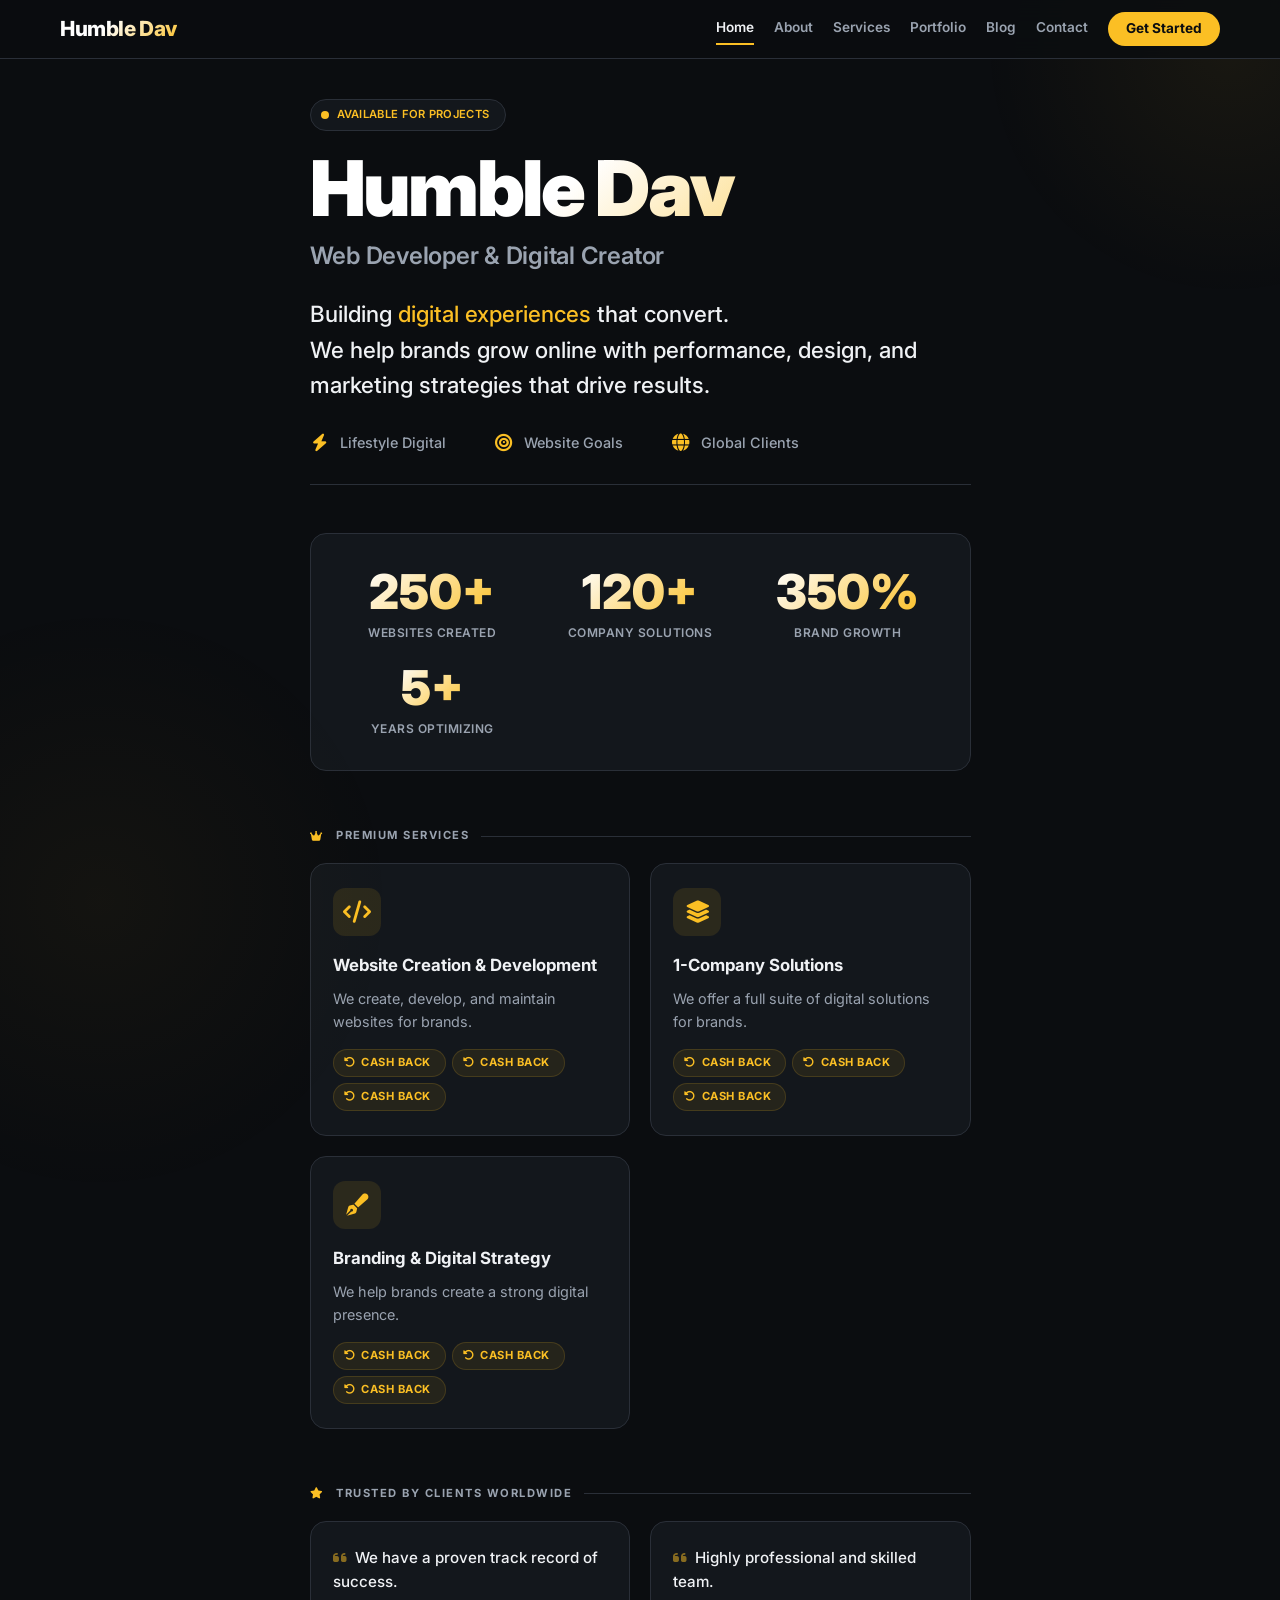
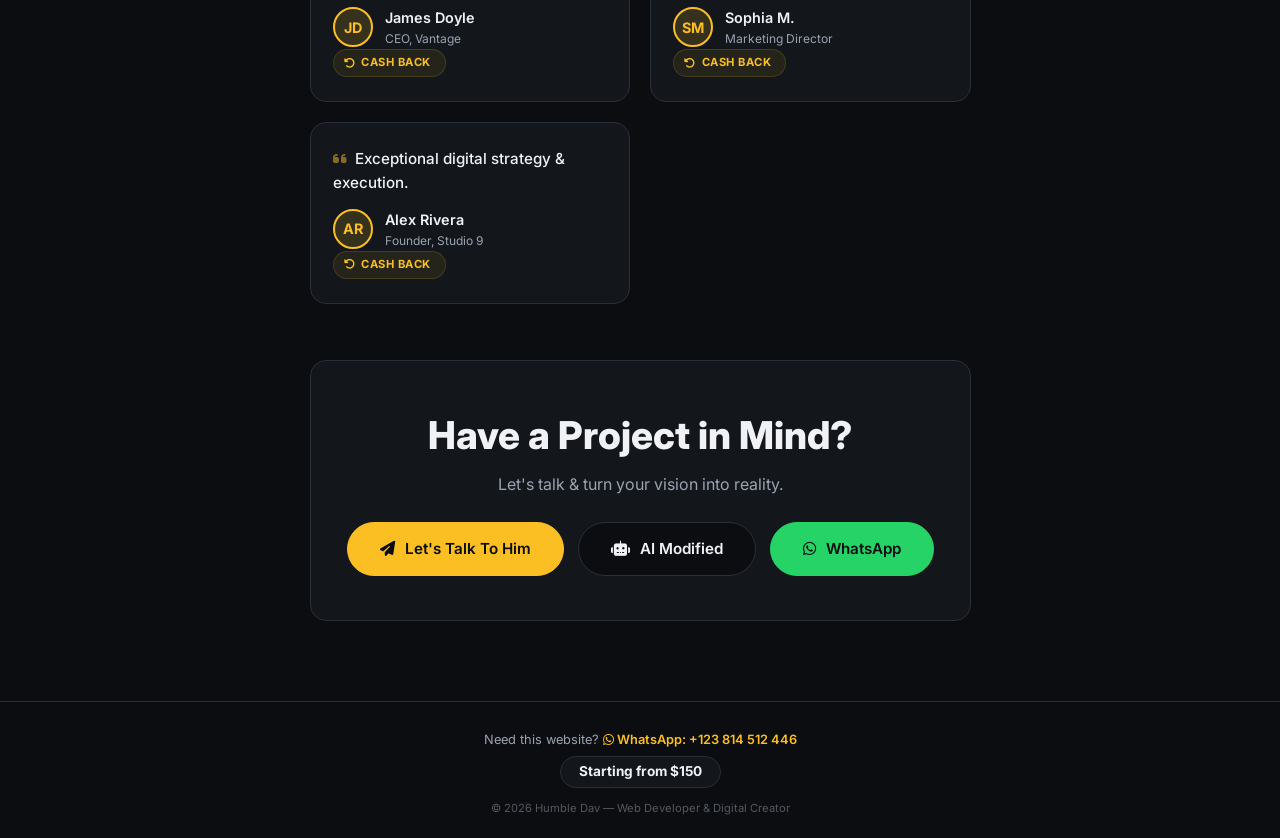
==== index.html @ c2041813 "Add files via upload" ====
<!DOCTYPE html>
<html lang="en">
<head>
    <meta charset="UTF-8" />
    <meta name="viewport" content="width=device-width, initial-scale=1.0" />
    <title>Humble Dav — Home</title>
    <link rel="preconnect" href="https://fonts.googleapis.com" />
    <link rel="preconnect" href="https://fonts.gstatic.com" crossorigin />
    <link href="https://fonts.googleapis.com/css2?family=Inter:opsz,wght@14..32,400;14..32,500;14..32,600;14..32,700;14..32,800;14..32,900&display=swap" rel="stylesheet" />
    <link rel="stylesheet" href="https://cdnjs.cloudflare.com/ajax/libs/font-awesome/6.5.0/css/all.min.css" />
    <link rel="stylesheet" href="style.css" />
</head>
<body>

    <!-- Navigation -->
    <nav class="nav">
        <div class="container">
            <a href="index.html" class="nav__logo">Humble Dav</a>
            <div class="nav__links">
                <a href="index.html" class="active">Home</a>
                <a href="about.html">About</a>
                <a href="services.html">Services</a>
                <a href="portfolio.html">Portfolio</a>
                <a href="blog.html">Blog</a>
                <a href="contact.html">Contact</a>
                <a href="contact.html" class="nav__cta">Get Started</a>
            </div>
        </div>
    </nav>

    <!-- Decorative orbs -->
    <div class="orb" aria-hidden="true"></div>
    <div class="orb orb--bottom" aria-hidden="true"></div>

    <main class="container">
        <!-- Hero -->
        <header class="hero">
            <div class="hero__badge">
                <span class="dot"></span> Available for projects
            </div>
            <h1 class="hero__name">Humble Dav</h1>
            <p class="hero__title">Web Developer &amp; Digital Creator</p>
            <p class="hero__tagline">
                Building <span>digital experiences</span> that convert.<br />
                We help brands grow online with performance, design, and marketing strategies that drive results.
            </p>
            <div class="hero__meta">
                <span class="hero__meta-item"><i class="fas fa-bolt"></i> Lifestyle Digital</span>
                <span class="hero__meta-item"><i class="fas fa-bullseye"></i> Website Goals</span>
                <span class="hero__meta-item"><i class="fas fa-globe"></i> Global Clients</span>
            </div>
        </header>

        <!-- Stats -->
        <div class="stats">
            <div class="stat-item">
                <div class="stat-item__number">250+</div>
                <div class="stat-item__label">Websites Created</div>
            </div>
            <div class="stat-item">
                <div class="stat-item__number">120+</div>
                <div class="stat-item__label">Company Solutions</div>
            </div>
            <div class="stat-item">
                <div class="stat-item__number">350%</div>
                <div class="stat-item__label">Brand Growth</div>
            </div>
            <div class="stat-item">
                <div class="stat-item__number">5+</div>
                <div class="stat-item__label">Years Optimizing</div>
            </div>
        </div>

        <!-- Services preview -->
        <section style="margin-bottom: 56px;">
            <div class="section-label"><i class="fas fa-crown" style="color:var(--accent);"></i> Premium Services</div>
            <div class="services-grid">
                <div class="service-card">
                    <div class="service-card__icon"><i class="fas fa-code"></i></div>
                    <h3 class="service-card__title">Website Creation &amp; Development</h3>
                    <p class="service-card__desc">We create, develop, and maintain websites for brands.</p>
                    <div class="service-card__cash-group">
                        <span class="service-card__cash"><i class="fas fa-rotate-left"></i> Cash Back</span>
                        <span class="service-card__cash"><i class="fas fa-rotate-left"></i> Cash Back</span>
                        <span class="service-card__cash"><i class="fas fa-rotate-left"></i> Cash Back</span>
                    </div>
                </div>
                <div class="service-card">
                    <div class="service-card__icon"><i class="fas fa-layer-group"></i></div>
                    <h3 class="service-card__title">1-Company Solutions</h3>
                    <p class="service-card__desc">We offer a full suite of digital solutions for brands.</p>
                    <div class="service-card__cash-group">
                        <span class="service-card__cash"><i class="fas fa-rotate-left"></i> Cash Back</span>
                        <span class="service-card__cash"><i class="fas fa-rotate-left"></i> Cash Back</span>
                        <span class="service-card__cash"><i class="fas fa-rotate-left"></i> Cash Back</span>
                    </div>
                </div>
                <div class="service-card">
                    <div class="service-card__icon"><i class="fas fa-pen-fancy"></i></div>
                    <h3 class="service-card__title">Branding &amp; Digital Strategy</h3>
                    <p class="service-card__desc">We help brands create a strong digital presence.</p>
                    <div class="service-card__cash-group">
                        <span class="service-card__cash"><i class="fas fa-rotate-left"></i> Cash Back</span>
                        <span class="service-card__cash"><i class="fas fa-rotate-left"></i> Cash Back</span>
                        <span class="service-card__cash"><i class="fas fa-rotate-left"></i> Cash Back</span>
                    </div>
                </div>
            </div>
        </section>

        <!-- Testimonials -->
        <section style="margin-bottom: 56px;">
            <div class="section-label"><i class="fas fa-star" style="color:var(--accent);"></i> Trusted by Clients Worldwide</div>
            <div class="testimonials-grid">
                <div class="testimonial-card">
                    <p class="testimonial-card__quote"><i class="fas fa-quote-left"></i> We have a proven track record of success.</p>
                    <div class="testimonial-card__footer">
                        <div class="testimonial-card__avatar">JD</div>
                        <div><div class="testimonial-card__name">James Doyle</div><div class="testimonial-card__role">CEO, Vantage</div></div>
                    </div>
                    <div class="testimonial-card__cash"><i class="fas fa-rotate-left"></i> Cash Back</div>
                </div>
                <div class="testimonial-card">
                    <p class="testimonial-card__quote"><i class="fas fa-quote-left"></i> Highly professional and skilled team.</p>
                    <div class="testimonial-card__footer">
                        <div class="testimonial-card__avatar">SM</div>
                        <div><div class="testimonial-card__name">Sophia M.</div><div class="testimonial-card__role">Marketing Director</div></div>
                    </div>
                    <div class="testimonial-card__cash"><i class="fas fa-rotate-left"></i> Cash Back</div>
                </div>
                <div class="testimonial-card">
                    <p class="testimonial-card__quote"><i class="fas fa-quote-left"></i> Exceptional digital strategy &amp; execution.</p>
                    <div class="testimonial-card__footer">
                        <div class="testimonial-card__avatar">AR</div>
                        <div><div class="testimonial-card__name">Alex Rivera</div><div class="testimonial-card__role">Founder, Studio 9</div></div>
                    </div>
                    <div class="testimonial-card__cash"><i class="fas fa-rotate-left"></i> Cash Back</div>
                </div>
            </div>
        </section>

        <!-- CTA -->
        <section class="cta">
            <h2 class="cta__title">Have a Project in Mind?</h2>
            <p class="cta__sub">Let's talk &amp; turn your vision into reality.</p>
            <div class="cta__buttons">
                <a href="#" class="btn btn--primary" id="ctaMainBtn"><i class="fas fa-paper-plane"></i> Let's Talk To Him</a>
                <a href="#" class="btn btn--outline" id="ctaAIBtn"><i class="fas fa-robot"></i> AI Modified</a>
                <a href="https://wa.me/923094552361?text=Hi%20Hamza%2C%20I%20need%20a%20website!" target="_blank" class="btn btn--whatsapp"><i class="fab fa-whatsapp"></i> WhatsApp</a>
            </div>
        </section>
    </main>

    <!-- Footer -->
    <footer class="footer">
        <div class="container">
            <p>
                Need this website?
                <a href="https://wa.me/923094552361?text=Hi%20Hamza%2C%20I%20need%20a%20website!" target="_blank">
                    <i class="fab fa-whatsapp"></i> WhatsApp: +123 814 512 446
                </a>
            </p>
            <span class="price">Starting from $150</span>
            <p style="margin-top:12px; font-size:0.7rem; opacity:0.5;">
                &copy; 2026 Humble Dav — Web Developer &amp; Digital Creator
            </p>
        </div>
    </footer>

    <script src="script.js"></script>
</body>
</html>
---- style.css ----
/* ============================================================
   style.css – Shared styles for all pages
   ============================================================ */

*,
*::before,
*::after {
    margin: 0;
    padding: 0;
    box-sizing: border-box;
}

:root {
    --bg: #0b0d10;
    --bg-card: #13171c;
    --bg-card-hover: #1a1f26;
    --text: #f0f2f5;
    --text-dim: #9aa3b0;
    --accent: #fbbf24;
    --accent-glow: rgba(251, 191, 36, 0.15);
    --border: #2a2f38;
    --radius: 16px;
    --transition: 0.35s cubic-bezier(0.25, 0.46, 0.45, 0.94);
}

html {
    scroll-behavior: smooth;
}

body {
    font-family: 'Inter', -apple-system, BlinkMacSystemFont, sans-serif;
    background: var(--bg);
    color: var(--text);
    line-height: 1.6;
    min-height: 100vh;
    display: flex;
    flex-direction: column;
}

a {
    color: inherit;
    text-decoration: none;
}

img {
    max-width: 100%;
    display: block;
}

.container {
    max-width: 1200px;
    margin: 0 auto;
    padding: 0 20px;
    flex: 1;
}

/* ----- Scrollbar ----- */
::-webkit-scrollbar {
    width: 6px;
}
::-webkit-scrollbar-track {
    background: var(--bg);
}
::-webkit-scrollbar-thumb {
    background: var(--accent);
    border-radius: 10px;
}

/* ----- Decorative orbs ----- */
.orb {
    position: fixed;
    width: 500px;
    height: 500px;
    border-radius: 50%;
    background: radial-gradient(circle, rgba(251, 191, 36, 0.06), transparent 70%);
    pointer-events: none;
    z-index: 0;
    top: -200px;
    right: -200px;
}
.orb--bottom {
    top: auto;
    bottom: -300px;
    right: auto;
    left: -200px;
    width: 600px;
    height: 600px;
    background: radial-gradient(circle, rgba(251, 191, 36, 0.04), transparent 70%);
}

/* ----- Navigation ----- */
.nav {
    position: sticky;
    top: 0;
    z-index: 100;
    background: rgba(11, 13, 16, 0.85);
    backdrop-filter: blur(12px);
    border-bottom: 1px solid var(--border);
    padding: 12px 0;
}

.nav .container {
    display: flex;
    align-items: center;
    justify-content: space-between;
    flex-wrap: wrap;
    gap: 16px;
}

.nav__logo {
    font-size: 1.3rem;
    font-weight: 800;
    letter-spacing: -0.02em;
    background: linear-gradient(135deg, #fff 40%, var(--accent));
    -webkit-background-clip: text;
    -webkit-text-fill-color: transparent;
    background-clip: text;
}

.nav__links {
    display: flex;
    flex-wrap: wrap;
    gap: 8px 20px;
    align-items: center;
}

.nav__links a {
    font-size: 0.85rem;
    font-weight: 600;
    color: var(--text-dim);
    transition: var(--transition);
    padding: 4px 0;
    border-bottom: 2px solid transparent;
}

.nav__links a:hover,
.nav__links a.active {
    color: var(--text);
    border-bottom-color: var(--accent);
}

.nav__cta {
    background: var(--accent);
    color: #0b0d10 !important;
    padding: 6px 18px !important;
    border-radius: 100px;
    border: none !important;
    font-weight: 700 !important;
    transition: var(--transition);
}

.nav__cta:hover {
    background: #fcd34d;
    transform: scale(1.02);
    box-shadow: 0 4px 20px rgba(251, 191, 36, 0.25);
}

/* ----- Hero (shared) ----- */
.hero {
    padding: 40px 0 30px;
    border-bottom: 1px solid var(--border);
    margin-bottom: 48px;
}

.hero__badge {
    display: inline-flex;
    align-items: center;
    gap: 8px;
    background: var(--bg-card);
    border: 1px solid var(--border);
    border-radius: 100px;
    padding: 6px 16px 6px 10px;
    font-size: 0.7rem;
    font-weight: 600;
    letter-spacing: 0.3px;
    text-transform: uppercase;
    color: var(--accent);
    margin-bottom: 18px;
}

.hero__badge .dot {
    width: 8px;
    height: 8px;
    border-radius: 50%;
    background: var(--accent);
    display: inline-block;
    animation: pulse-dot 2s infinite;
}

@keyframes pulse-dot {
    0%,
    100% {
        opacity: 1;
        transform: scale(1);
    }
    50% {
        opacity: 0.4;
        transform: scale(0.8);
    }
}

.hero__name {
    font-size: clamp(2.6rem, 8vw, 4.8rem);
    font-weight: 900;
    letter-spacing: -0.03em;
    line-height: 1.05;
    background: linear-gradient(135deg, #fff 40%, var(--accent));
    -webkit-background-clip: text;
    -webkit-text-fill-color: transparent;
    background-clip: text;
    margin-bottom: 8px;
}

.hero__title {
    font-size: clamp(1rem, 2.5vw, 1.5rem);
    font-weight: 600;
    color: var(--text-dim);
    letter-spacing: -0.01em;
    margin-bottom: 20px;
}

.hero__tagline {
    font-size: clamp(1.1rem, 2vw, 1.4rem);
    font-weight: 500;
    color: var(--text);
    max-width: 640px;
    margin-bottom: 28px;
}

.hero__tagline span {
    color: var(--accent);
}

.hero__meta {
    display: flex;
    flex-wrap: wrap;
    gap: 28px 48px;
    margin-top: 8px;
}

.hero__meta-item {
    display: flex;
    align-items: center;
    gap: 10px;
    font-size: 0.9rem;
    font-weight: 500;
    color: var(--text-dim);
}

.hero__meta-item i {
    color: var(--accent);
    font-size: 1.1rem;
    width: 20px;
    text-align: center;
}

/* ----- Section labels & titles ----- */
.section-label {
    display: flex;
    align-items: center;
    gap: 12px;
    font-size: 0.7rem;
    font-weight: 700;
    letter-spacing: 1.5px;
    text-transform: uppercase;
    color: var(--text-dim);
    margin-bottom: 18px;
}

.section-label::after {
    content: '';
    flex: 1;
    height: 1px;
    background: var(--border);
}

.section-title {
    font-size: clamp(1.6rem, 4vw, 2.6rem);
    font-weight: 800;
    letter-spacing: -0.02em;
    margin-bottom: 12px;
}

.section-title .highlight {
    color: var(--accent);
}

.section-desc {
    color: var(--text-dim);
    font-size: 1rem;
    max-width: 600px;
    margin-bottom: 32px;
}

/* ----- Cards & Grids ----- */
.services-grid,
.testimonials-grid,
.portfolio-grid,
.blog-grid {
    display: grid;
    grid-template-columns: repeat(auto-fit, minmax(240px, 1fr));
    gap: 20px;
}

.service-card,
.testimonial-card,
.portfolio-card,
.blog-card {
    background: var(--bg-card);
    border: 1px solid var(--border);
    border-radius: var(--radius);
    padding: 24px 22px;
    transition: var(--transition);
}

.service-card:hover,
.testimonial-card:hover,
.portfolio-card:hover,
.blog-card:hover {
    border-color: var(--accent);
    background: var(--bg-card-hover);
    transform: translateY(-4px);
}

.service-card__icon {
    width: 48px;
    height: 48px;
    border-radius: 12px;
    background: rgba(251, 191, 36, 0.1);
    display: flex;
    align-items: center;
    justify-content: center;
    font-size: 1.4rem;
    color: var(--accent);
    margin-bottom: 16px;
}

.service-card__title,
.portfolio-card__title,
.blog-card__title {
    font-size: 1.05rem;
    font-weight: 700;
    margin-bottom: 8px;
}

.service-card__desc,
.portfolio-card__desc,
.blog-card__desc {
    font-size: 0.9rem;
    color: var(--text-dim);
    margin-bottom: 16px;
}

.service-card__cash,
.testimonial-card__cash,
.portfolio-card__cash {
    display: inline-flex;
    align-items: center;
    gap: 6px;
    font-size: 0.7rem;
    font-weight: 700;
    letter-spacing: 0.5px;
    text-transform: uppercase;
    color: var(--accent);
    background: rgba(251, 191, 36, 0.08);
    padding: 4px 14px 4px 10px;
    border-radius: 100px;
    border: 1px solid rgba(251, 191, 36, 0.15);
    cursor: pointer;
    transition: var(--transition);
}

.service-card__cash-group {
    display: flex;
    flex-wrap: wrap;
    gap: 6px;
    margin-top: 4px;
}

/* ----- Stats ----- */
.stats {
    display: grid;
    grid-template-columns: repeat(auto-fit, minmax(150px, 1fr));
    gap: 20px;
    background: var(--bg-card);
    border: 1px solid var(--border);
    border-radius: var(--radius);
    padding: 32px 28px;
    margin-bottom: 56px;
}

.stat-item {
    text-align: center;
}

.stat-item__number {
    font-size: clamp(2rem, 4vw, 3rem);
    font-weight: 900;
    background: linear-gradient(135deg, #fff, var(--accent));
    -webkit-background-clip: text;
    -webkit-text-fill-color: transparent;
    background-clip: text;
    line-height: 1.1;
    transition: 0.2s;
    display: inline-block;
}

.stat-item__number:hover {
    transform: scale(1.08);
}

.stat-item__label {
    font-size: 0.75rem;
    font-weight: 600;
    color: var(--text-dim);
    text-transform: uppercase;
    letter-spacing: 0.5px;
    margin-top: 4px;
}

/* ----- Testimonials ----- */
.testimonial-card__quote {
    font-size: 0.95rem;
    color: var(--text);
    margin-bottom: 12px;
    font-weight: 500;
}

.testimonial-card__quote i {
    color: var(--accent);
    opacity: 0.5;
    margin-right: 4px;
}

.testimonial-card__footer {
    display: flex;
    align-items: center;
    gap: 12px;
}

.testimonial-card__avatar {
    width: 40px;
    height: 40px;
    border-radius: 50%;
    background: var(--accent-glow);
    border: 2px solid var(--accent);
    display: flex;
    align-items: center;
    justify-content: center;
    font-weight: 700;
    font-size: 0.9rem;
    color: var(--accent);
}

.testimonial-card__name {
    font-weight: 600;
    font-size: 0.9rem;
}

.testimonial-card__role {
    font-size: 0.75rem;
    color: var(--text-dim);
}

/* ----- CTA ----- */
.cta {
    background: var(--bg-card);
    border: 1px solid var(--border);
    border-radius: var(--radius);
    padding: 44px 36px;
    text-align: center;
    margin-bottom: 40px;
    transition: var(--transition);
}

.cta:hover {
    border-color: var(--accent);
}

.cta__title {
    font-size: clamp(1.6rem, 3.5vw, 2.4rem);
    font-weight: 800;
    margin-bottom: 6px;
}

.cta__sub {
    color: var(--text-dim);
    font-size: 1rem;
    margin-bottom: 24px;
}

.cta__buttons {
    display: flex;
    flex-wrap: wrap;
    justify-content: center;
    gap: 14px;
}

.btn {
    display: inline-flex;
    align-items: center;
    gap: 10px;
    padding: 14px 32px;
    border-radius: 100px;
    font-weight: 600;
    font-size: 0.95rem;
    border: none;
    cursor: pointer;
    transition: var(--transition);
    background: var(--bg);
    color: var(--text);
    border: 1px solid var(--border);
}

.btn--primary {
    background: var(--accent);
    color: #0b0d10;
    border-color: var(--accent);
}

.btn--primary:hover {
    background: #fcd34d;
    transform: scale(1.02);
    box-shadow: 0 8px 30px rgba(251, 191, 36, 0.25);
}

.btn--outline {
    border-color: var(--border);
}

.btn--outline:hover {
    border-color: var(--accent);
    background: var(--accent-glow);
}

.btn--whatsapp {
    background: #25d366;
    color: #0b0d10;
    border-color: #25d366;
}

.btn--whatsapp:hover {
    background: #20bd5a;
    transform: scale(1.02);
    box-shadow: 0 8px 30px rgba(37, 211, 102, 0.25);
}

/* ----- Footer ----- */
.footer {
    margin-top: 40px;
    border-top: 1px solid var(--border);
    padding: 28px 0 20px;
    text-align: center;
    font-size: 0.8rem;
    color: var(--text-dim);
}

.footer a {
    color: var(--accent);
    font-weight: 600;
}

.footer .price {
    display: inline-block;
    margin-top: 6px;
    font-weight: 700;
    color: var(--text);
    background: var(--bg-card);
    padding: 4px 18px;
    border-radius: 100px;
    border: 1px solid var(--border);
    font-size: 0.85rem;
}

/* ----- About page specific ----- */
.about-grid {
    display: grid;
    grid-template-columns: 1fr 1fr;
    gap: 40px;
    margin-bottom: 40px;
}

.about-grid__text p {
    color: var(--text-dim);
    margin-bottom: 16px;
}

.about-grid__image {
    background: var(--bg-card);
    border-radius: var(--radius);
    border: 1px solid var(--border);
    display: flex;
    align-items: center;
    justify-content: center;
    min-height: 200px;
    font-size: 3rem;
    color: var(--accent);
}

/* ----- Portfolio & Blog cards ----- */
.portfolio-card__image,
.blog-card__image {
    height: 160px;
    background: var(--bg);
    border-radius: 8px;
    margin-bottom: 14px;
    display: flex;
    align-items: center;
    justify-content: center;
    font-size: 2rem;
    color: var(--accent);
    border: 1px solid var(--border);
}

.portfolio-card__tags {
    display: flex;
    flex-wrap: wrap;
    gap: 6px;
    margin-bottom: 12px;
}

.portfolio-card__tag {
    font-size: 0.65rem;
    font-weight: 600;
    text-transform: uppercase;
    color: var(--accent);
    background: rgba(251, 191, 36, 0.08);
    padding: 2px 10px;
    border-radius: 100px;
    border: 1px solid rgba(251, 191, 36, 0.1);
}

.blog-card__meta {
    font-size: 0.75rem;
    color: var(--text-dim);
    margin-bottom: 8px;
}

/* ----- Contact page ----- */
.contact-wrapper {
    display: grid;
    grid-template-columns: 1fr 1fr;
    gap: 40px;
    margin-bottom: 40px;
}

.contact-form {
    background: var(--bg-card);
    border: 1px solid var(--border);
    border-radius: var(--radius);
    padding: 32px;
}

.contact-form label {
    display: block;
    font-weight: 600;
    margin-bottom: 6px;
    font-size: 0.9rem;
}

.contact-form input,
.contact-form textarea {
    width: 100%;
    padding: 12px 16px;
    background: var(--bg);
    border: 1px solid var(--border);
    border-radius: 8px;
    color: var(--text);
    font-family: inherit;
    font-size: 0.95rem;
    transition: var(--transition);
    margin-bottom: 18px;
}

.contact-form input:focus,
.contact-form textarea:focus {
    outline: none;
    border-color: var(--accent);
    box-shadow: 0 0 0 3px var(--accent-glow);
}

.contact-form textarea {
    min-height: 120px;
    resize: vertical;
}

.contact-info {
    background: var(--bg-card);
    border: 1px solid var(--border);
    border-radius: var(--radius);
    padding: 32px;
    display: flex;
    flex-direction: column;
    gap: 24px;
}

.contact-info__item {
    display: flex;
    align-items: center;
    gap: 16px;
}

.contact-info__item i {
    width: 40px;
    height: 40px;
    background: var(--accent-glow);
    border-radius: 50%;
    display: flex;
    align-items: center;
    justify-content: center;
    color: var(--accent);
    font-size: 1.1rem;
}

.contact-info__item div {
    font-weight: 500;
}

.contact-info__item span {
    color: var(--text-dim);
    font-weight: 400;
}

/* ----- Responsive ----- */
@media (max-width: 768px) {
    .nav .container {
        flex-direction: column;
        align-items: stretch;
        gap: 12px;
    }

    .nav__links {
        justify-content: center;
    }

    .about-grid,
    .contact-wrapper {
        grid-template-columns: 1fr;
    }

    .stats {
        grid-template-columns: 1fr 1fr;
        padding: 24px 18px;
    }

    .services-grid,
    .testimonials-grid,
    .portfolio-grid,
    .blog-grid {
        grid-template-columns: 1fr;
    }

    .cta {
        padding: 32px 20px;
    }

    .cta__buttons {
        flex-direction: column;
        align-items: center;
    }

    .btn {
        width: 100%;
        justify-content: center;
    }
}

@media (max-width: 420px) {
    .stats {
        grid-template-columns: 1fr 1fr;
        gap: 12px;
        padding: 18px 12px;
    }

    .stat-item__number {
        font-size: 1.8rem;
    }

    .service-card,
    .testimonial-card,
    .portfolio-card,
    .blog-card {
        padding: 20px 16px;
    }
}
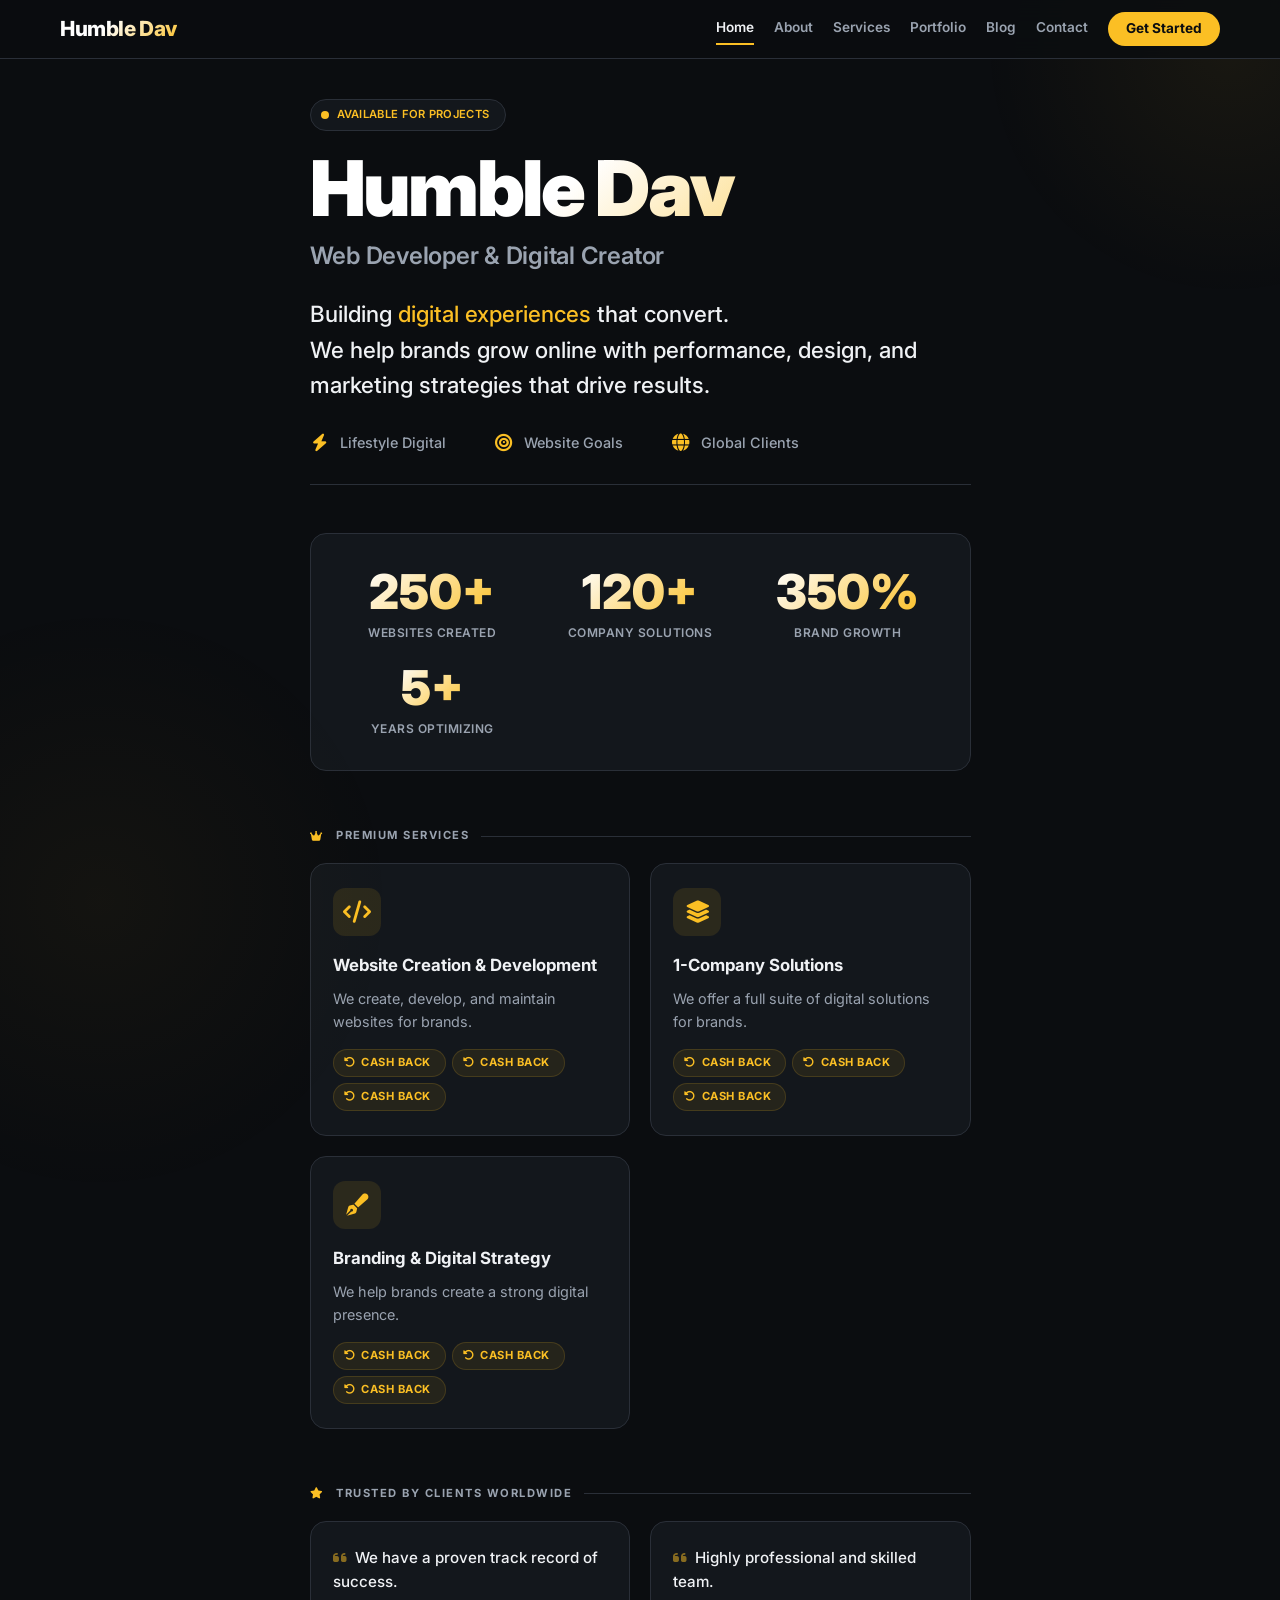
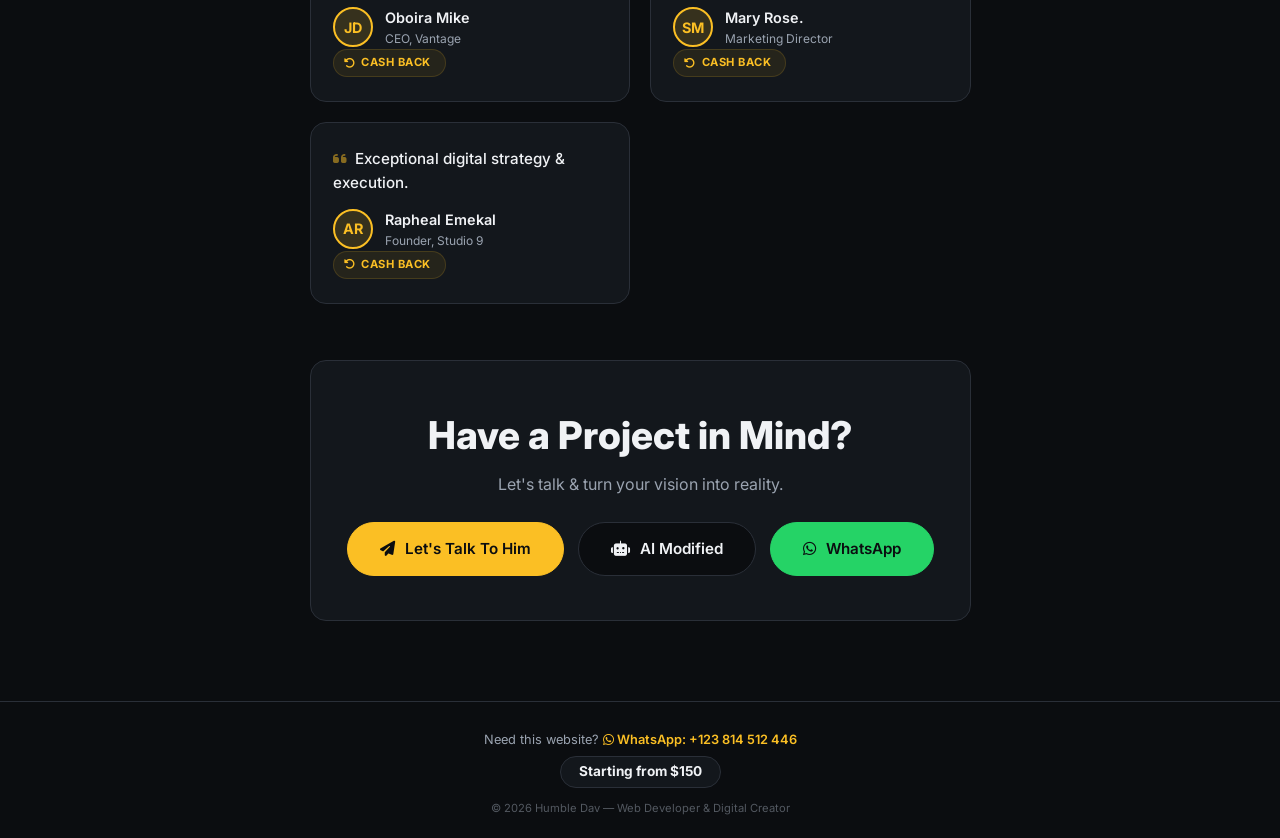
==== commit fd278da2: "Update index.html" ====
--- a/index.html
+++ b/index.html
@@ -116,7 +116,7 @@
                     <p class="testimonial-card__quote"><i class="fas fa-quote-left"></i> We have a proven track record of success.</p>
                     <div class="testimonial-card__footer">
                         <div class="testimonial-card__avatar">JD</div>
-                        <div><div class="testimonial-card__name">James Doyle</div><div class="testimonial-card__role">CEO, Vantage</div></div>
+                        <div><div class="testimonial-card__name">Oboira Mike</div><div class="testimonial-card__role">CEO, Vantage</div></div>
                     </div>
                     <div class="testimonial-card__cash"><i class="fas fa-rotate-left"></i> Cash Back</div>
                 </div>
@@ -124,7 +124,7 @@
                     <p class="testimonial-card__quote"><i class="fas fa-quote-left"></i> Highly professional and skilled team.</p>
                     <div class="testimonial-card__footer">
                         <div class="testimonial-card__avatar">SM</div>
-                        <div><div class="testimonial-card__name">Sophia M.</div><div class="testimonial-card__role">Marketing Director</div></div>
+                        <div><div class="testimonial-card__name">Mary Rose.</div><div class="testimonial-card__role">Marketing Director</div></div>
                     </div>
                     <div class="testimonial-card__cash"><i class="fas fa-rotate-left"></i> Cash Back</div>
                 </div>
@@ -132,7 +132,7 @@
                     <p class="testimonial-card__quote"><i class="fas fa-quote-left"></i> Exceptional digital strategy &amp; execution.</p>
                     <div class="testimonial-card__footer">
                         <div class="testimonial-card__avatar">AR</div>
-                        <div><div class="testimonial-card__name">Alex Rivera</div><div class="testimonial-card__role">Founder, Studio 9</div></div>
+                        <div><div class="testimonial-card__name">Rapheal Emekal</div><div class="testimonial-card__role">Founder, Studio 9</div></div>
                     </div>
                     <div class="testimonial-card__cash"><i class="fas fa-rotate-left"></i> Cash Back</div>
                 </div>
@@ -144,9 +144,9 @@
             <h2 class="cta__title">Have a Project in Mind?</h2>
             <p class="cta__sub">Let's talk &amp; turn your vision into reality.</p>
             <div class="cta__buttons">
-                <a href="#" class="btn btn--primary" id="ctaMainBtn"><i class="fas fa-paper-plane"></i> Let's Talk To Him</a>
+                <a href="https://wa.me/qr/F5JDKPJ3DZVTI1" class="btn btn--primary" id="ctaMainBtn"><i class="fas fa-paper-plane"></i> Let's Talk To Him</a>
                 <a href="#" class="btn btn--outline" id="ctaAIBtn"><i class="fas fa-robot"></i> AI Modified</a>
-                <a href="https://wa.me/923094552361?text=Hi%20Hamza%2C%20I%20need%20a%20website!" target="_blank" class="btn btn--whatsapp"><i class="fab fa-whatsapp"></i> WhatsApp</a>
+                <a href="https://wa.me/qr/F5JDKPJ3DZVTI1" target="_blank" class="btn btn--whatsapp"><i class="fab fa-whatsapp"></i> WhatsApp</a>
             </div>
         </section>
     </main>
@@ -156,7 +156,7 @@
         <div class="container">
             <p>
                 Need this website?
-                <a href="https://wa.me/923094552361?text=Hi%20Hamza%2C%20I%20need%20a%20website!" target="_blank">
+                <a href="https://wa.me/qr/F5JDKPJ3DZVTI1" target="_blank">
                     <i class="fab fa-whatsapp"></i> WhatsApp: +123 814 512 446
                 </a>
             </p>
@@ -169,4 +169,4 @@
 
     <script src="script.js"></script>
 </body>
-</html>+</html>
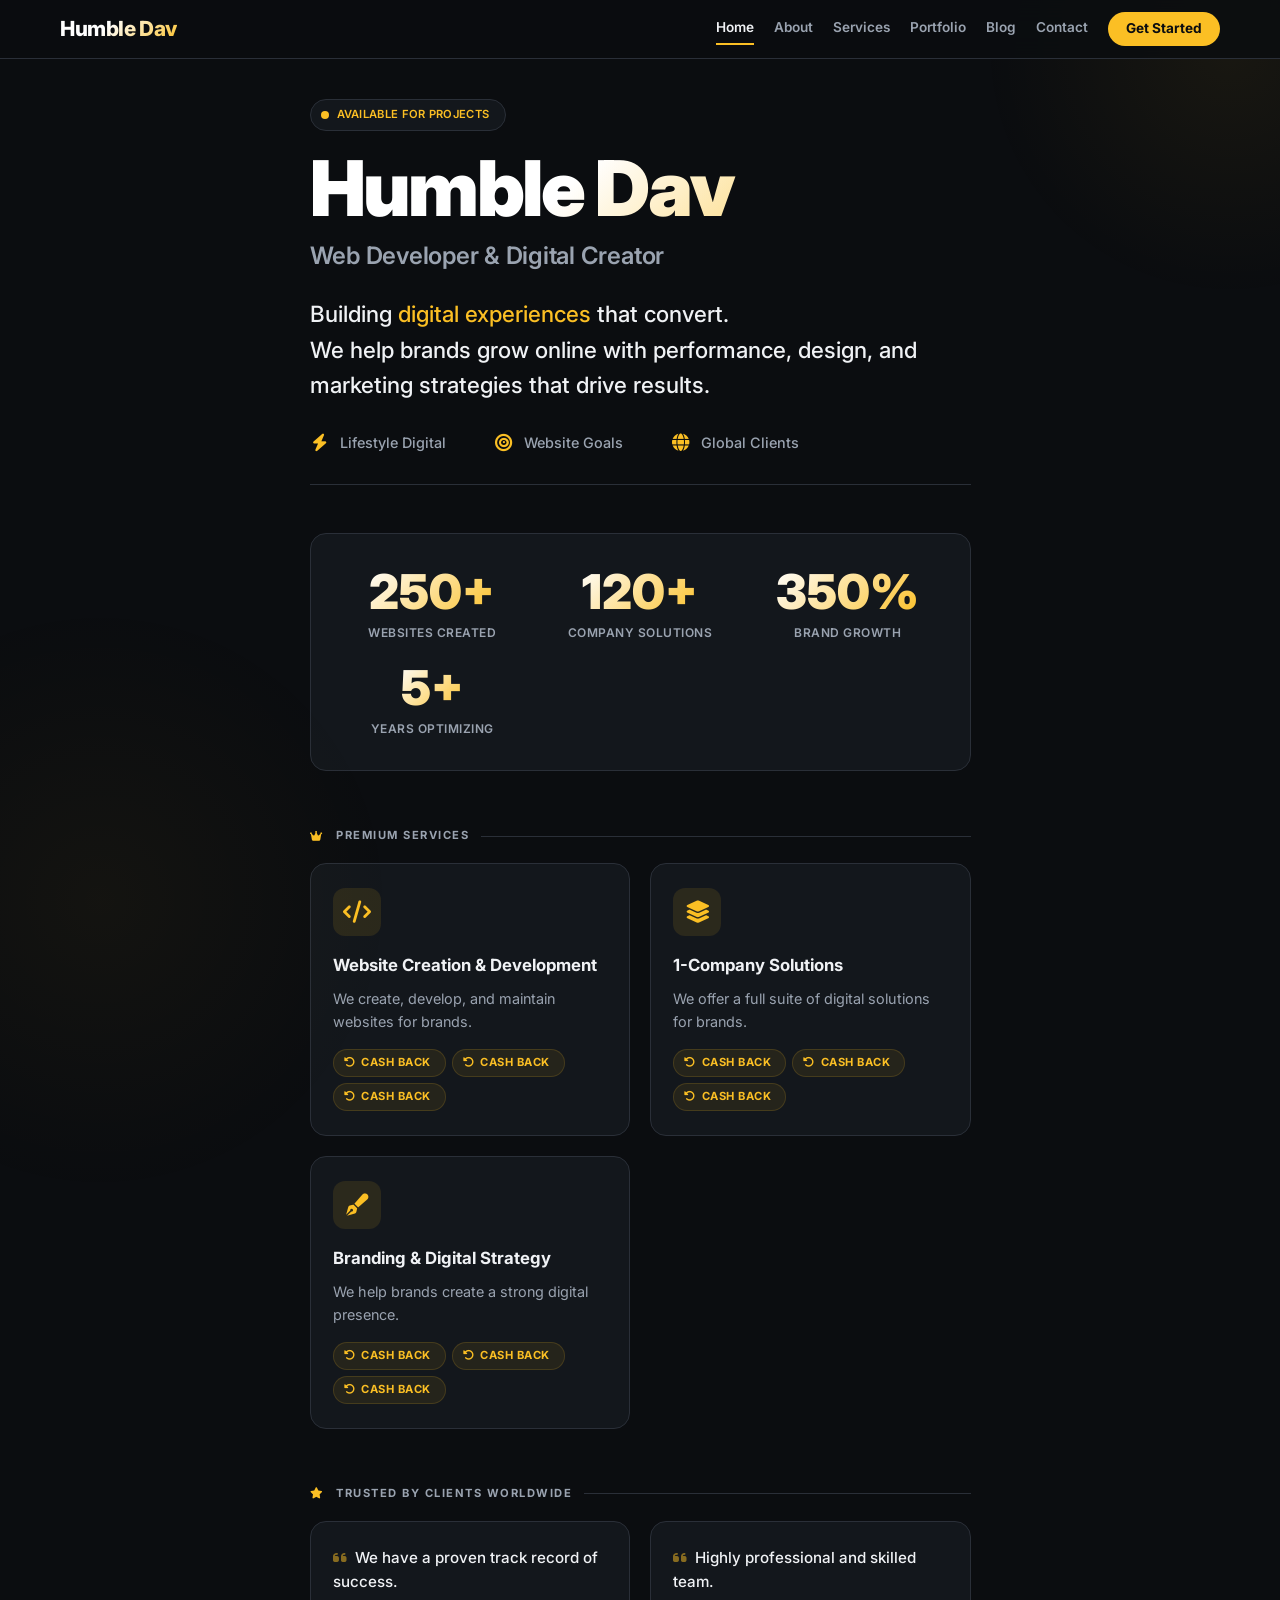
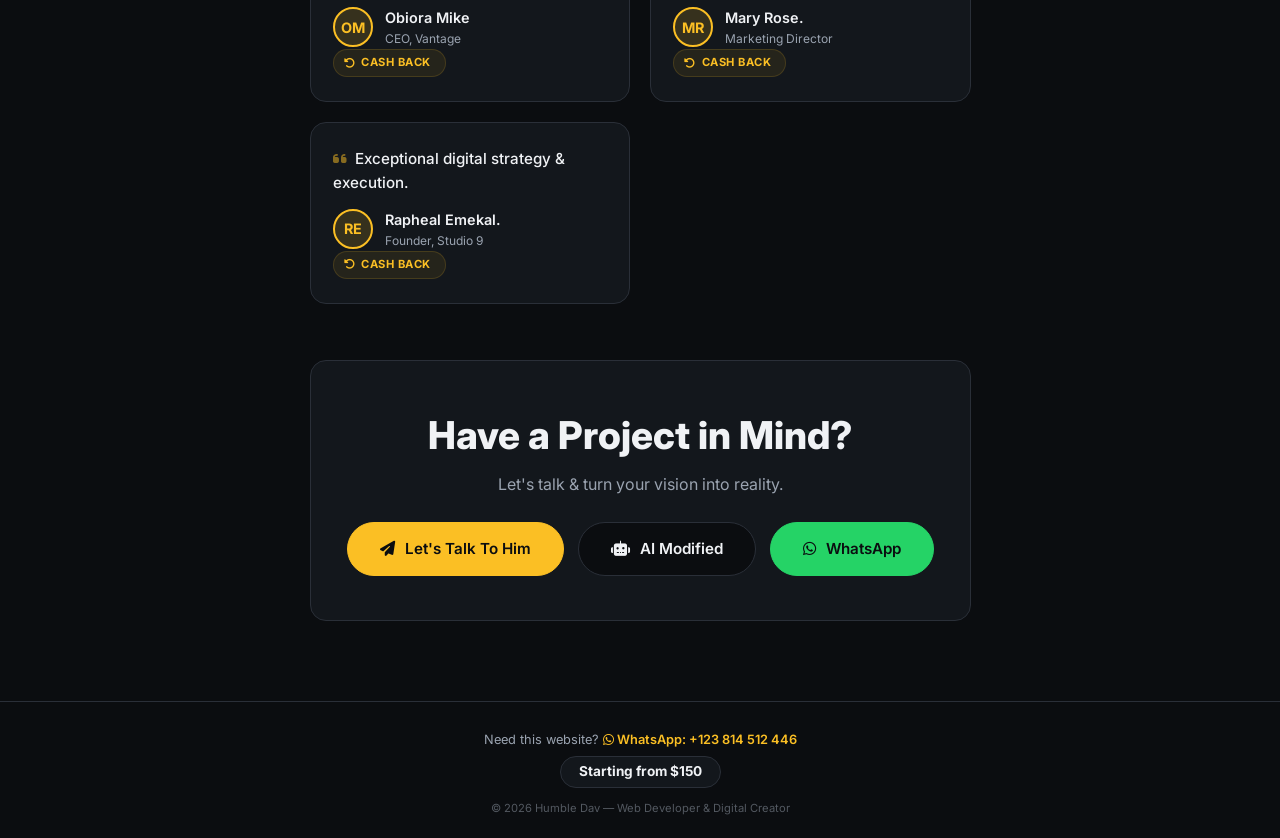
==== commit 1c330c32: "Update testimonials avatars and names" ====
--- a/index.html
+++ b/index.html
@@ -115,15 +115,15 @@
                 <div class="testimonial-card">
                     <p class="testimonial-card__quote"><i class="fas fa-quote-left"></i> We have a proven track record of success.</p>
                     <div class="testimonial-card__footer">
-                        <div class="testimonial-card__avatar">JD</div>
-                        <div><div class="testimonial-card__name">Oboira Mike</div><div class="testimonial-card__role">CEO, Vantage</div></div>
+                        <div class="testimonial-card__avatar">OM</div>
+                        <div><div class="testimonial-card__name">Obiora Mike</div><div class="testimonial-card__role">CEO, Vantage</div></div>
                     </div>
                     <div class="testimonial-card__cash"><i class="fas fa-rotate-left"></i> Cash Back</div>
                 </div>
                 <div class="testimonial-card">
                     <p class="testimonial-card__quote"><i class="fas fa-quote-left"></i> Highly professional and skilled team.</p>
                     <div class="testimonial-card__footer">
-                        <div class="testimonial-card__avatar">SM</div>
+                        <div class="testimonial-card__avatar">MR</div>
                         <div><div class="testimonial-card__name">Mary Rose.</div><div class="testimonial-card__role">Marketing Director</div></div>
                     </div>
                     <div class="testimonial-card__cash"><i class="fas fa-rotate-left"></i> Cash Back</div>
@@ -131,8 +131,8 @@
                 <div class="testimonial-card">
                     <p class="testimonial-card__quote"><i class="fas fa-quote-left"></i> Exceptional digital strategy &amp; execution.</p>
                     <div class="testimonial-card__footer">
-                        <div class="testimonial-card__avatar">AR</div>
-                        <div><div class="testimonial-card__name">Rapheal Emekal</div><div class="testimonial-card__role">Founder, Studio 9</div></div>
+                        <div class="testimonial-card__avatar">RE</div>
+                        <div><div class="testimonial-card__name">Rapheal Emekal.</div><div class="testimonial-card__role">Founder, Studio 9</div></div>
                     </div>
                     <div class="testimonial-card__cash"><i class="fas fa-rotate-left"></i> Cash Back</div>
                 </div>
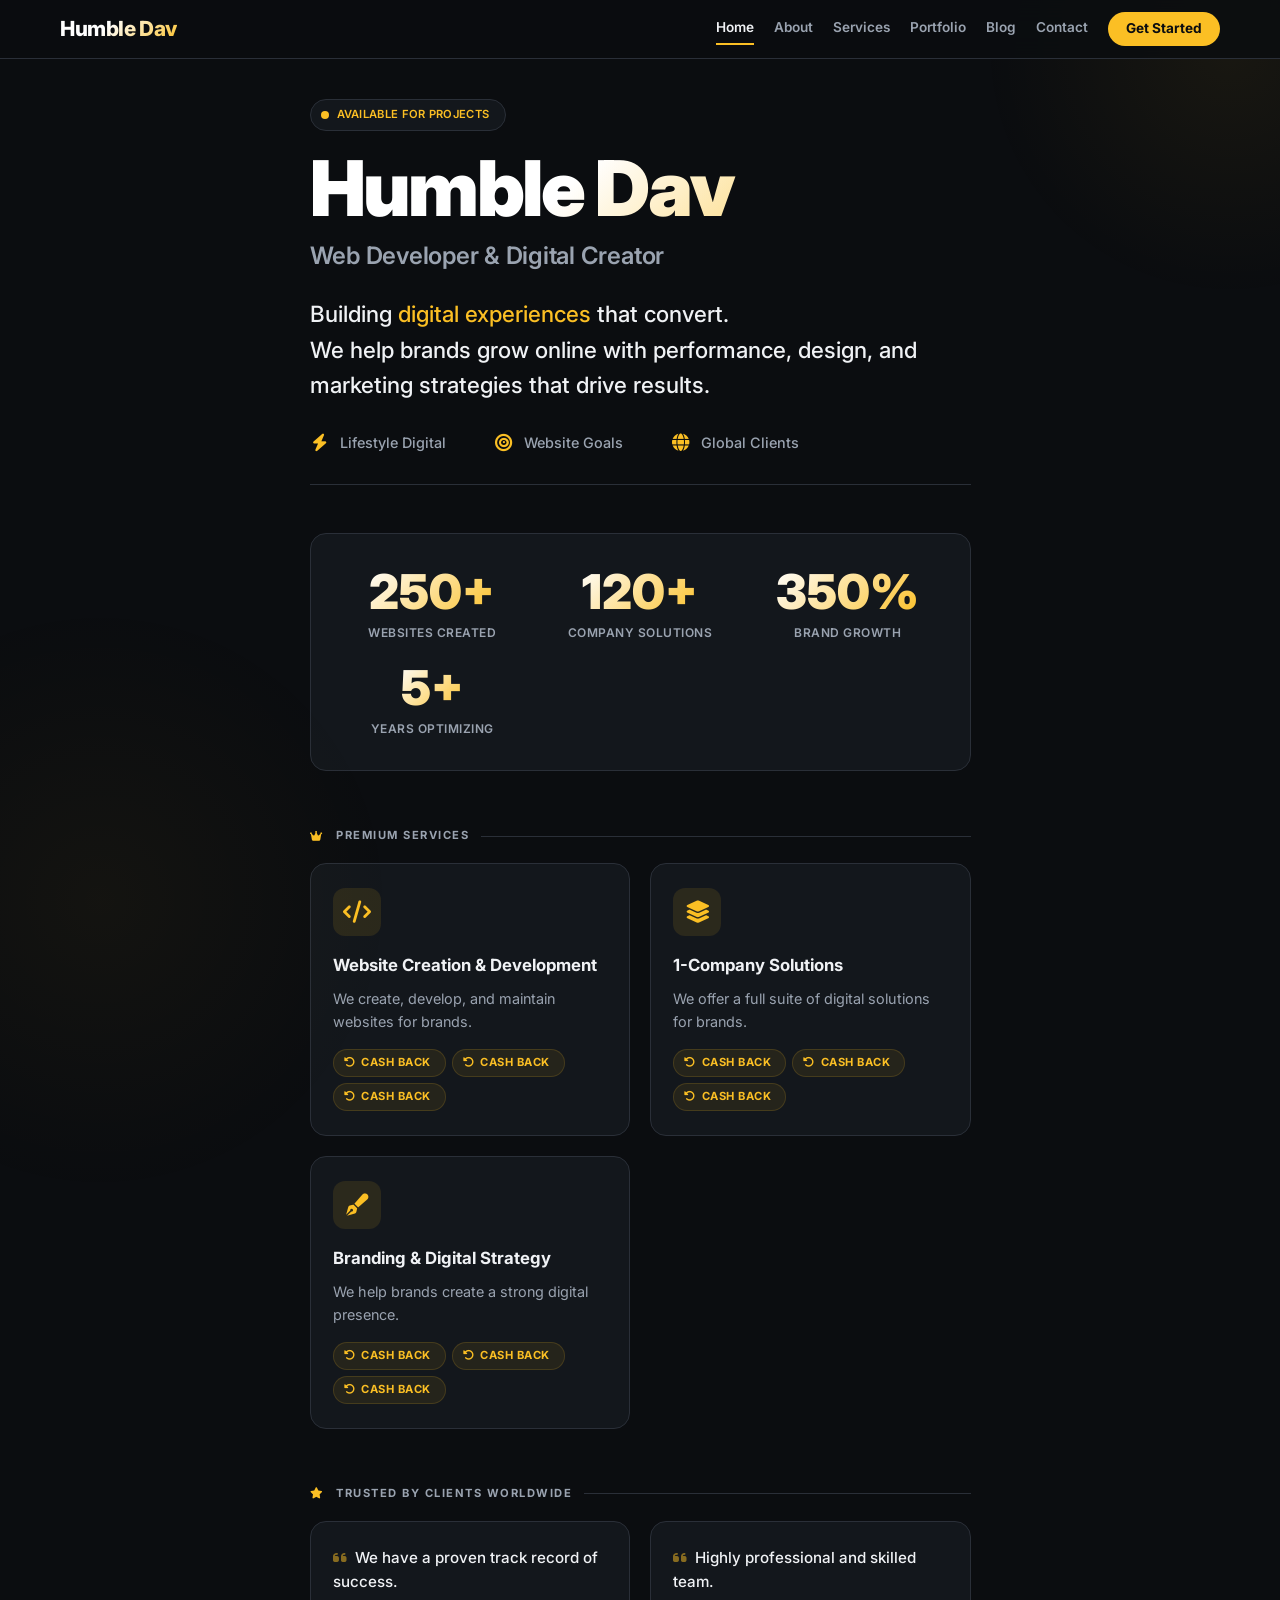
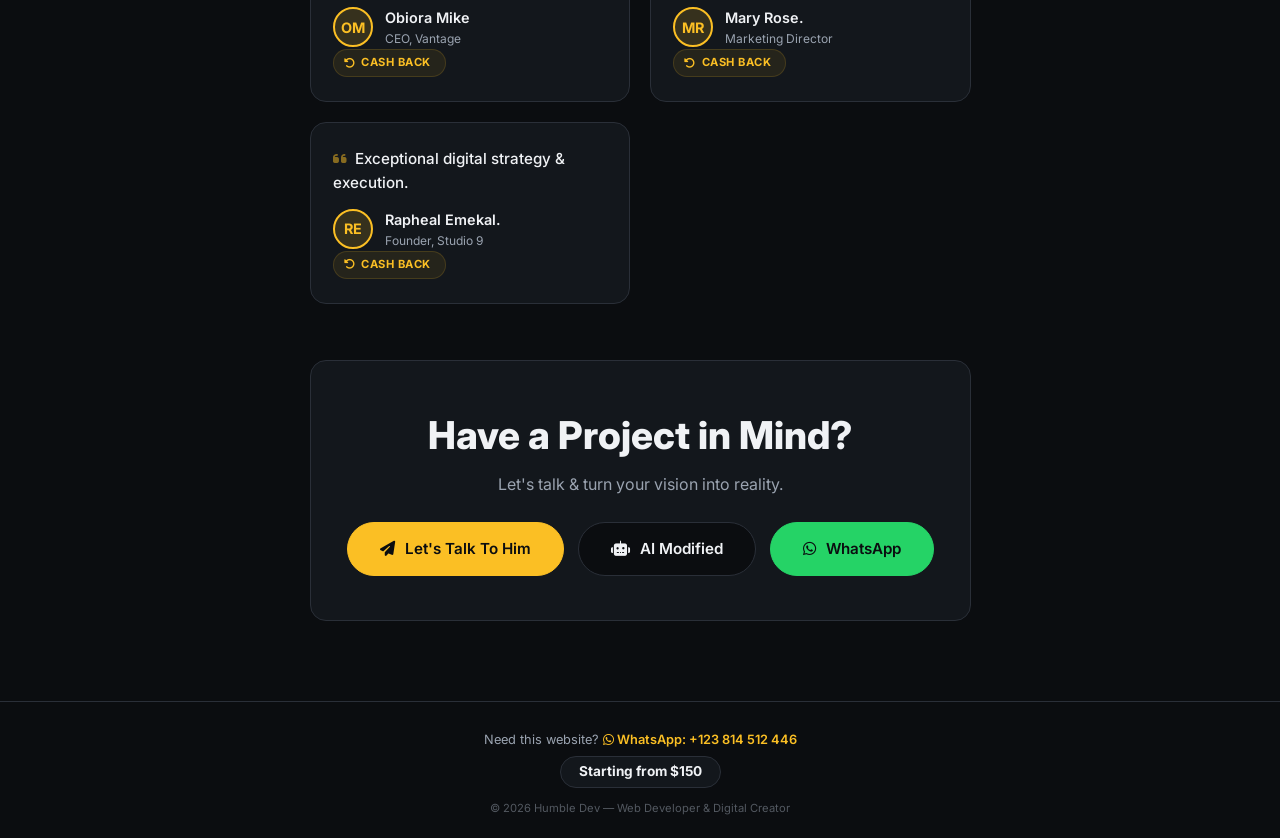
==== commit 27acc7a7: "Fix typo in footer copyright text" ====
--- a/index.html
+++ b/index.html
@@ -162,7 +162,7 @@
             </p>
             <span class="price">Starting from $150</span>
             <p style="margin-top:12px; font-size:0.7rem; opacity:0.5;">
-                &copy; 2026 Humble Dav — Web Developer &amp; Digital Creator
+                &copy; 2026 Humble Dev — Web Developer &amp; Digital Creator
             </p>
         </div>
     </footer>
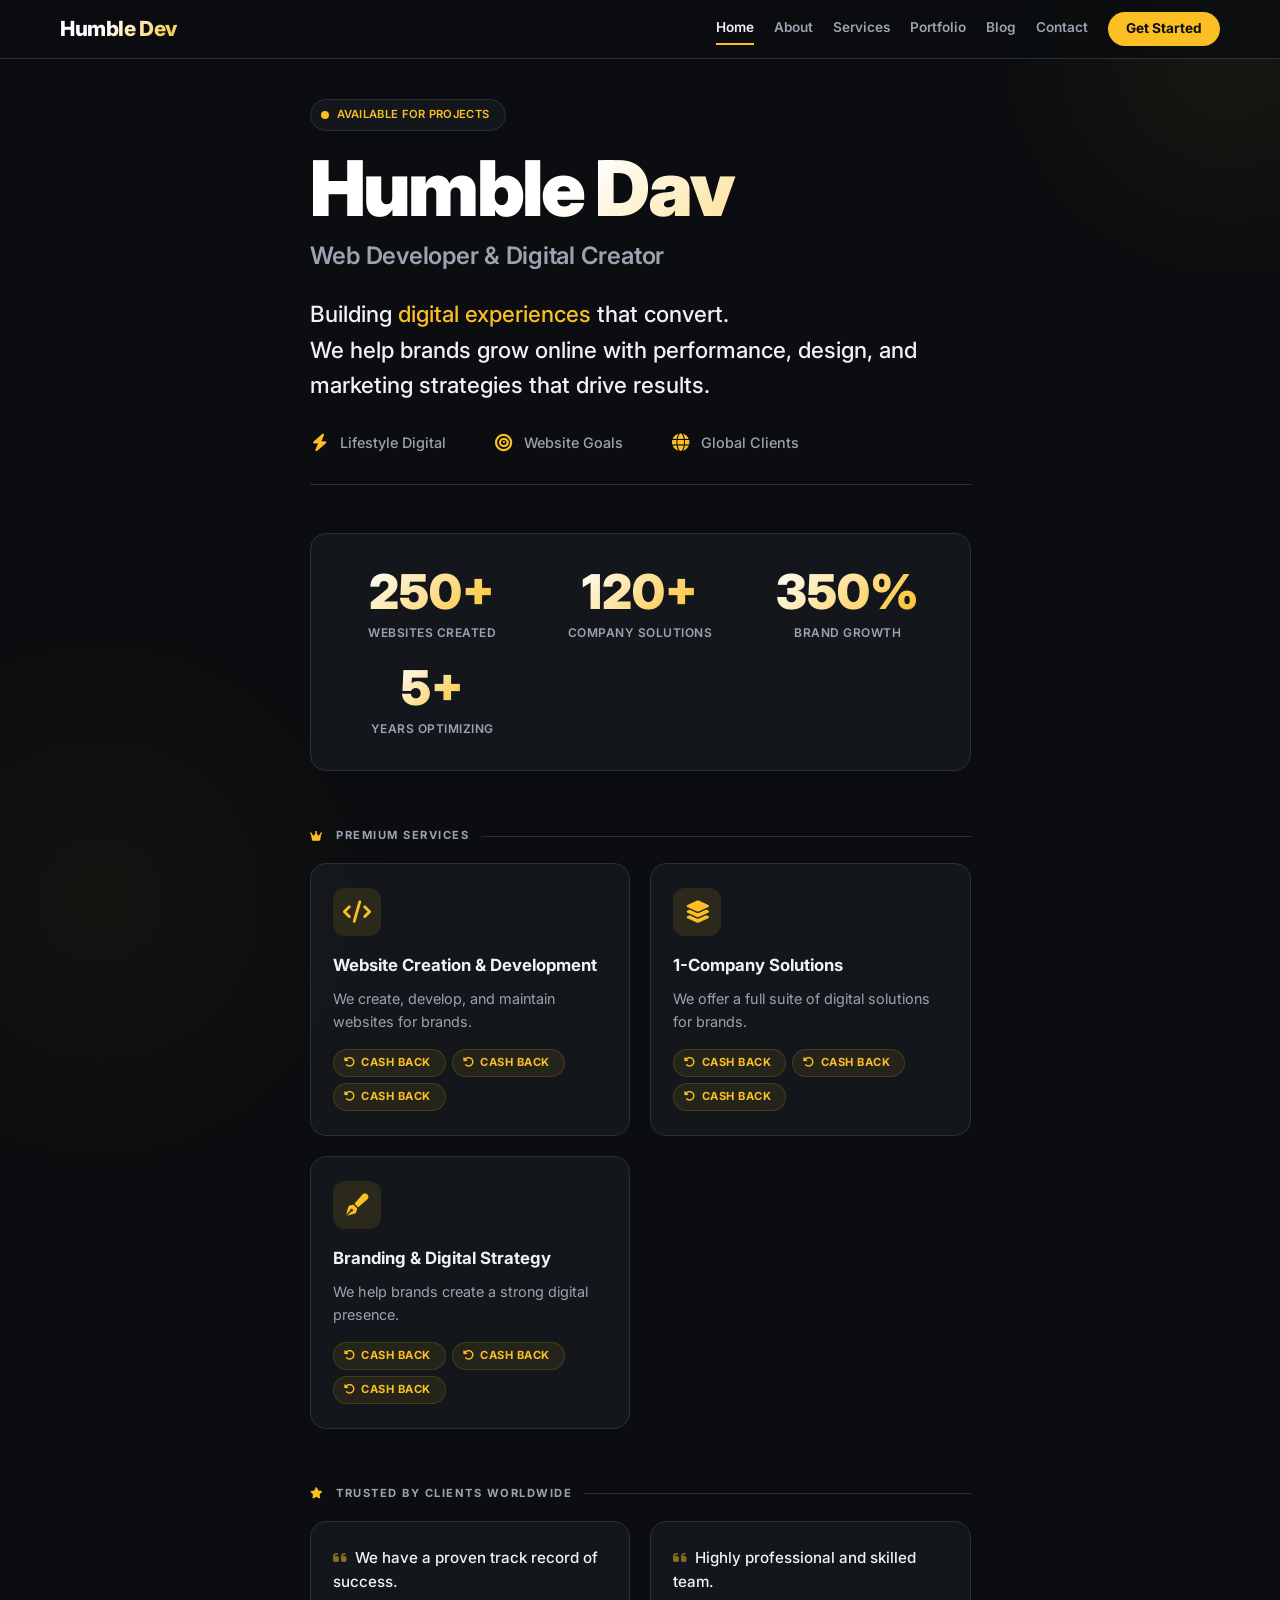
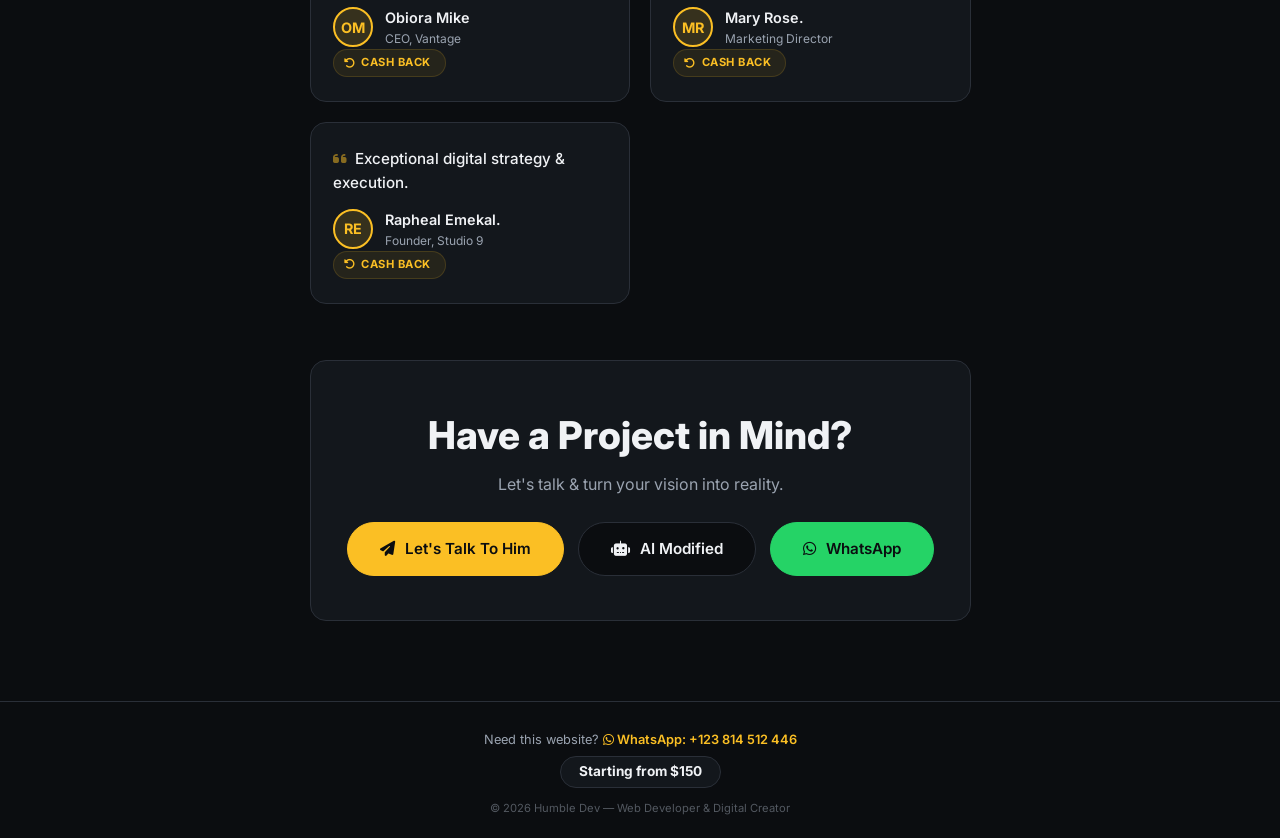
==== commit 227402c9: "Correct typo in navigation logo text" ====
--- a/index.html
+++ b/index.html
@@ -3,7 +3,7 @@
 <head>
     <meta charset="UTF-8" />
     <meta name="viewport" content="width=device-width, initial-scale=1.0" />
-    <title>Humble Dav — Home</title>
+    <title>Humble Dev — Home</title>
     <link rel="preconnect" href="https://fonts.googleapis.com" />
     <link rel="preconnect" href="https://fonts.gstatic.com" crossorigin />
     <link href="https://fonts.googleapis.com/css2?family=Inter:opsz,wght@14..32,400;14..32,500;14..32,600;14..32,700;14..32,800;14..32,900&display=swap" rel="stylesheet" />
@@ -15,7 +15,7 @@
     <!-- Navigation -->
     <nav class="nav">
         <div class="container">
-            <a href="index.html" class="nav__logo">Humble Dav</a>
+            <a href="index.html" class="nav__logo">Humble Dev</a>
             <div class="nav__links">
                 <a href="index.html" class="active">Home</a>
                 <a href="about.html">About</a>
